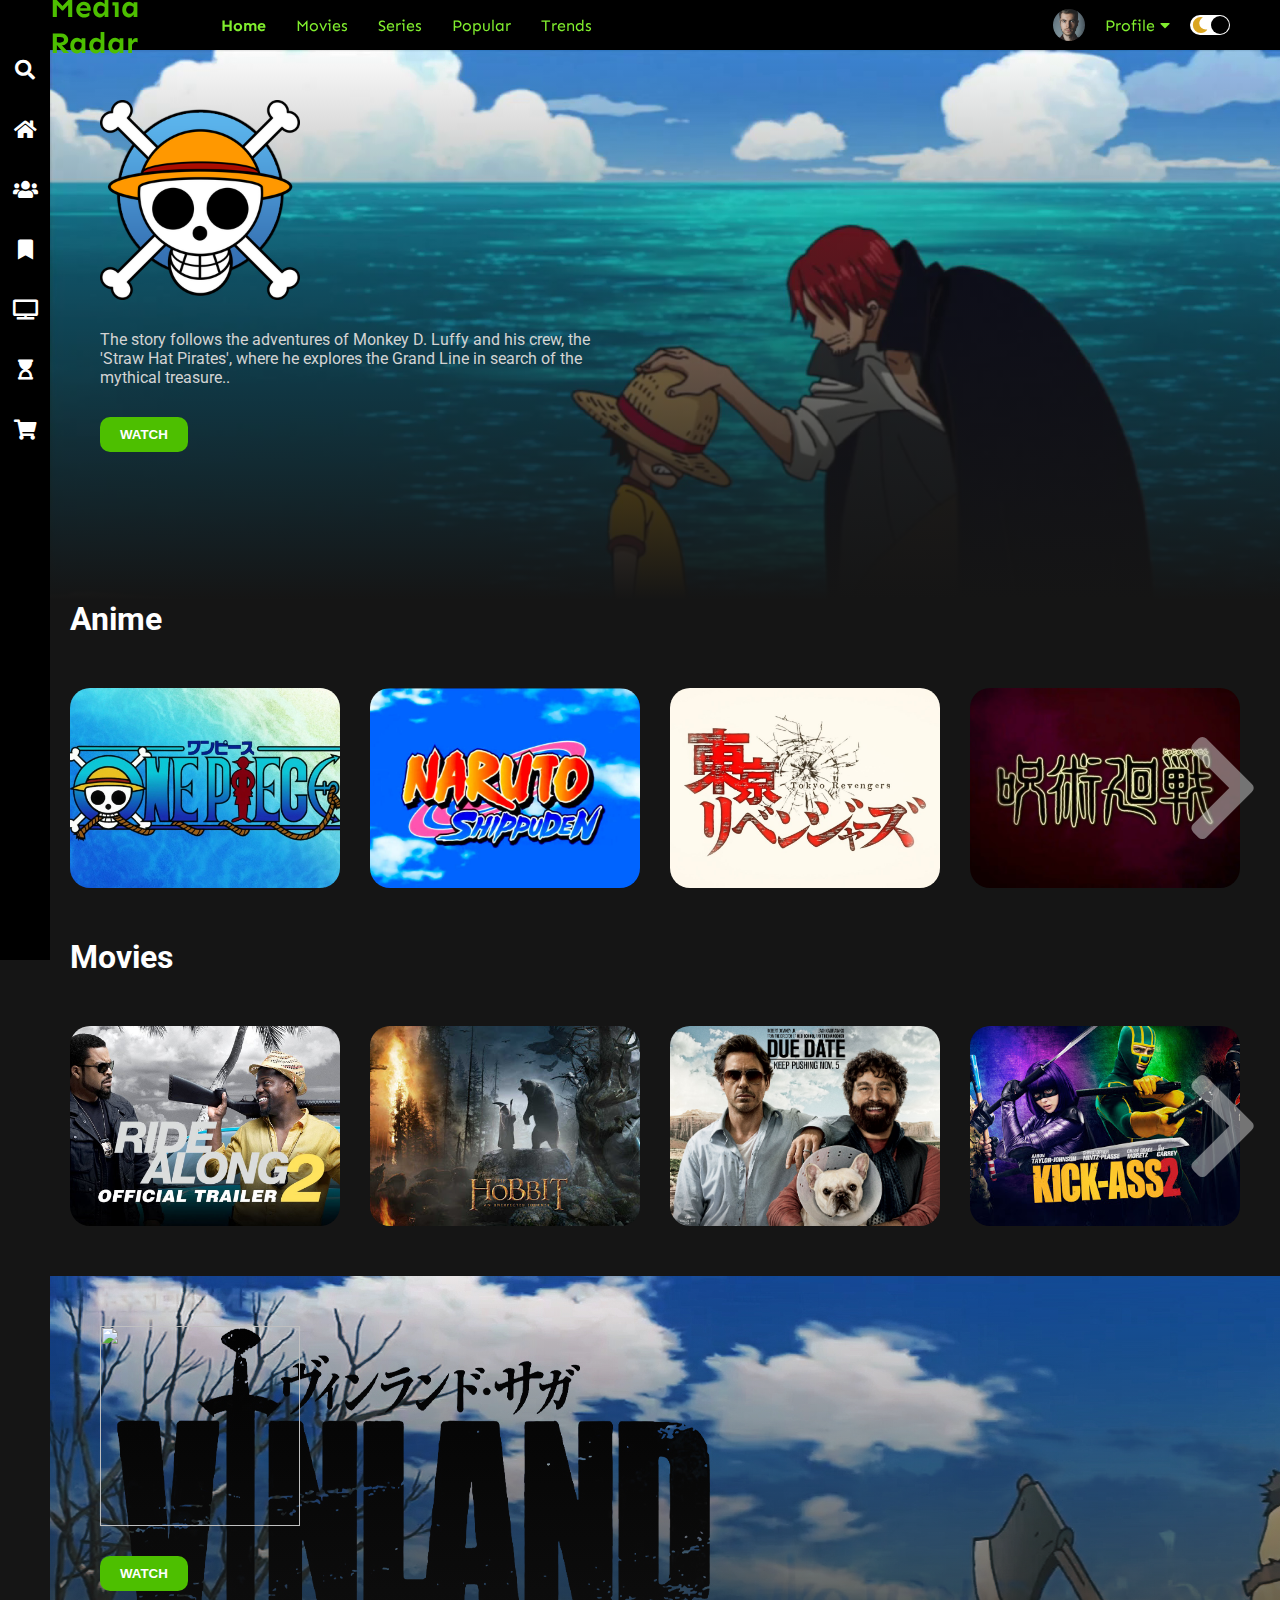
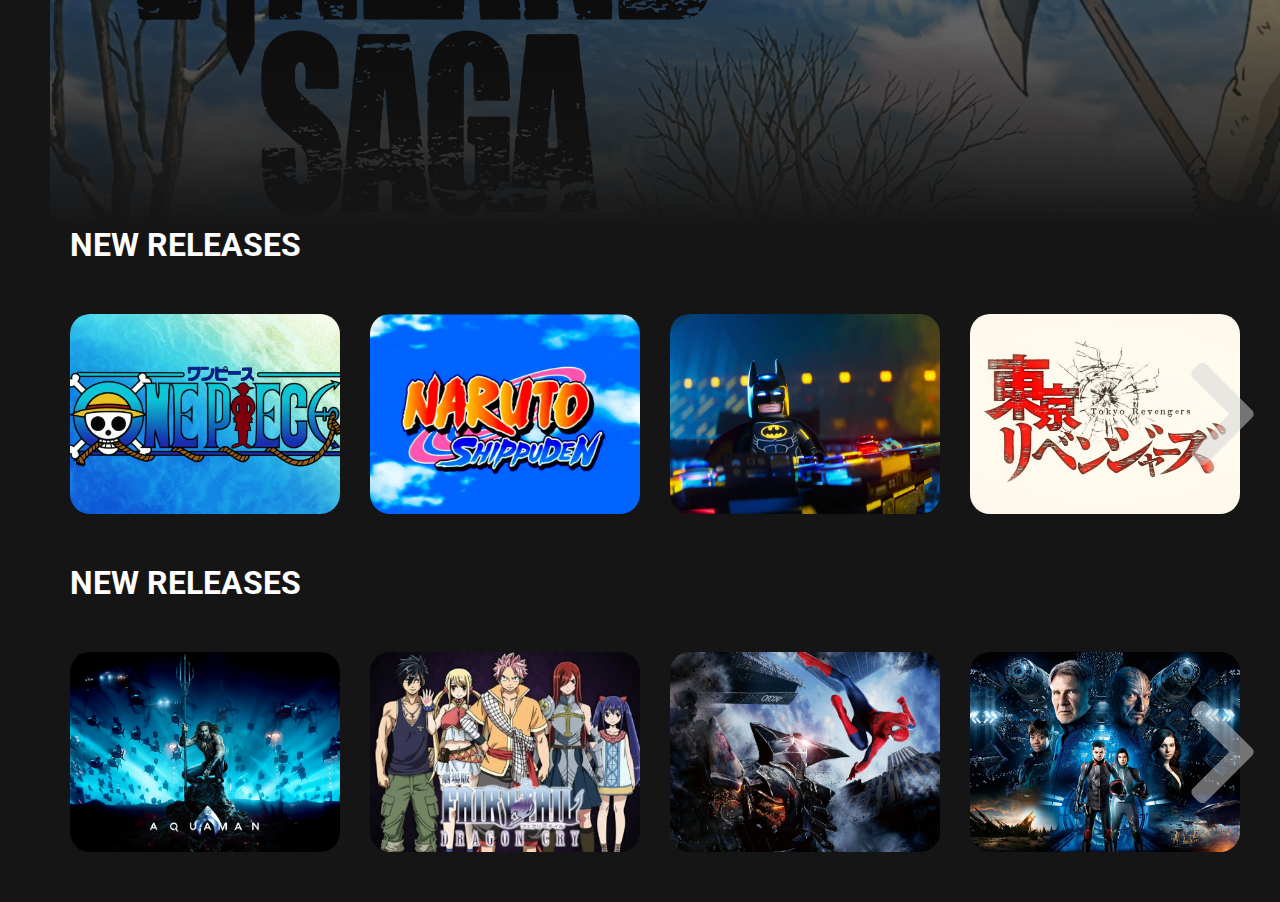
==== AE/movie-website-master/index.html @ bf17bf2c "Added my movie/anime rec sublink" ====
<html lang="en">

<head>
    <meta charset="UTF-8">
    <meta http-equiv="X-UA-Compatible" content="IE=edge">
    <meta name="viewport" content="width=device-width, initial-scale=1.0">
    <link rel="stylesheet" href="style.css">
    <link
        href="https://fonts.googleapis.com/css2?family=Roboto:wght@100;300;400;500;700;900&family=Sen:wght@400;700;800&display=swap"
        rel="stylesheet">
    <link rel="stylesheet" href="https://cdnjs.cloudflare.com/ajax/libs/font-awesome/5.15.2/css/all.min.css">
    <title>AnimeAyman</title>
</head>

<body>
    <div class="navbar">
        <div class="navbar-container">
            <div class="logo-container">
                <h1 class="logo">Media Radar</h1>
            </div>
            <div class="menu-container">
                <ul class="menu-list">
                    <li class="menu-list-item active">Home</li>
                    <li class="menu-list-item">Movies</li>
                    <li class="menu-list-item">Series</li>
                    <li class="menu-list-item">Popular</li>
                    <li class="menu-list-item">Trends</li>

                </ul>
            </div>
            <div class="profile-container">
                <img class="profile-picture" src="img/profile.jpg" alt="">
                <div class="profile-text-container">
                    <span class="profile-text">Profile</span>
                    <i class="fas fa-caret-down"></i>
                </div>
                <div class="toggle">
                    <i class="fas fa-moon toggle-icon"></i>
                    <i class="fas fa-sun toggle-icon"></i>
                    <div class="toggle-ball"></div>
                </div>
            </div>
        </div>
    </div>
    <div class="sidebar">
        <i class="left-menu-icon fas fa-search"></i>
        <i class="left-menu-icon fas fa-home"></i>
        <i class="left-menu-icon fas fa-users"></i>
        <i class="left-menu-icon fas fa-bookmark"></i>
        <i class="left-menu-icon fas fa-tv"></i>
        <i class="left-menu-icon fas fa-hourglass-start"></i>
        <i class="left-menu-icon fas fa-shopping-cart"></i>
    </div>
    <div class="container">
        <div class="content-container">
            <div class="featured-content"
                style="background: linear-gradient(to bottom, rgba(0,0,0,0), #151515), url('img/f-1.jpg');"> 
                <img class="featured-title" src="img/f-t-1.png" alt="One Piece">
                <p class="featured-desc">The story follows the adventures of Monkey D. Luffy and his crew, the 'Straw Hat Pirates', where he explores the Grand Line in search of the mythical treasure..</p>
                <button class="featured-button">WATCH</button>
            </div>
            <div class="movie-list-container">
                <h1 class="movie-list-title">Anime</h1>
                <div class="movie-list-wrapper">
                    <div class="movie-list">
                        <div class="movie-list-item">
                            <img class="movie-list-item-img" src="img/1.jpeg" alt="">
                            <span class="movie-list-item-title">One Piece</span>
                            <p class="movie-list-item-desc">Join Luffy and his crew to find the One Piece!</p>
                            <button class="movie-list-item-button">Watch</button>
                        </div>
                        <div class="movie-list-item">
                            <img class="movie-list-item-img" src="img/2.jpeg" alt="">
                            <span class="movie-list-item-title">Naruto Shippuden</span>
                            <p class="movie-list-item-desc">Naruto tells the story of Naruto Uzumaki, a young ninja who seeks recognition from his peers and dreams of becoming the Hokage.</p>
                            <button class="movie-list-item-button">Watch</button>
                        </div>
                        <div class="movie-list-item">
                            <img class="movie-list-item-img" src="img/3.jpg" alt="">
                            <span class="movie-list-item-title">Toyko Revengers</span>
                            <p class="movie-list-item-desc">Takemichi Toshimitsu, countlessly will turn back time in an effort to save his girlfriend, whilst serving for the Tokyo Manji gang.</p>
                            <button class="movie-list-item-button">Watch</button>
                        </div>
                        <div class="movie-list-item">
                            <img class="movie-list-item-img" src="img/4.jpg" alt="">
                            <span class="movie-list-item-title">Jujutsu Kaisen</span>
                            <p class="movie-list-item-desc">Yuji finds himself drawn into the world of Jujutsu Sorcery when he comes into contact with a cursed object.</p>
                            <button class="movie-list-item-button">Watch</button>
                        </div>
                        <div class="movie-list-item">
                            <img class="movie-list-item-img" src="img/5.jpg" alt="">
                            <span class="movie-list-item-title">My Hero Academia</span>
                            <p class="movie-list-item-desc">The story follows Izuku Midoriya, a boy born without superpowers in a world where they are the norm, but is scouted by the world's greatest hero</p>
                            <button class="movie-list-item-button">Watch</button>
                        </div>
                        <div class="movie-list-item">
                            <img class="movie-list-item-img" src="img/6.jpg" alt="">
                            <span class="movie-list-item-title">Demon Slayer</span>
                            <p class="movie-list-item-desc">A family is attacked by demons and two members survive.Tanjiro sets out to become a demon slayer to avenge his family and cure his sister.</p>
                            <button class="movie-list-item-button">Watch</button>
                        </div>
                        <div class="movie-list-item">
                            <img class="movie-list-item-img" src="img/7.jpg" alt="">
                            <span class="movie-list-item-title">Her</span>
                            <p class="movie-list-item-desc">Lorem ipsum dolor sit amet consectetur adipisicing elit. At
                                hic fugit similique accusantium.</p>
                            <button class="movie-list-item-button">Watch</button>
                        </div>
                    </div>
                    <i class="fas fa-chevron-right arrow"></i>
                </div>
            </div>
            <div class="movie-list-container">
                <h1 class="movie-list-title">Movies</h1>
                <div class="movie-list-wrapper">
                    <div class="movie-list">
                        <div class="movie-list-item">
                            <img class="movie-list-item-img" src="img/8.jpg" alt="">
                            <span class="movie-list-item-title">Ride Along 2</span>
                            <p class="movie-list-item-desc">Ride Along 2 picks up about a year after their last adventure. Plans for a trip to Miami go bad for starring Kevin Hart and Ice Cube.</p>
                            <button class="movie-list-item-button">Watch</button>
                        </div>
                        <div class="movie-list-item">
                            <img class="movie-list-item-img" src="img/9.jpg" alt="">
                            <span class="movie-list-item-title">Her</span>
                            <p class="movie-list-item-desc">Lorem ipsum dolor sit amet consectetur adipisicing elit. At
                                hic fugit similique accusantium.</p>
                            <button class="movie-list-item-button">Watch</button>
                        </div>
                        <div class="movie-list-item">
                            <img class="movie-list-item-img" src="img/10.jpg" alt="">
                            <span class="movie-list-item-title">Her</span>
                            <p class="movie-list-item-desc">Lorem ipsum dolor sit amet consectetur adipisicing elit. At
                                hic fugit similique accusantium.</p>
                            <button class="movie-list-item-button">Watch</button>
                        </div>
                        <div class="movie-list-item">
                            <img class="movie-list-item-img" src="img/11.jpg" alt="">
                            <span class="movie-list-item-title">Her</span>
                            <p class="movie-list-item-desc">Lorem ipsum dolor sit amet consectetur adipisicing elit. At
                                hic fugit similique accusantium.</p>
                            <button class="movie-list-item-button">Watch</button>
                        </div>
                        <div class="movie-list-item">
                            <img class="movie-list-item-img" src="img/12.jpg" alt="">
                            <span class="movie-list-item-title">Her</span>
                            <p class="movie-list-item-desc">Lorem ipsum dolor sit amet consectetur adipisicing elit. At
                                hic fugit similique accusantium.</p>
                            <button class="movie-list-item-button">Watch</button>
                        </div>
                        <div class="movie-list-item">
                            <img class="movie-list-item-img" src="img/1.jpg" alt="">
                            <span class="movie-list-item-title">Her</span>
                            <p class="movie-list-item-desc">Lorem ipsum dolor sit amet consectetur adipisicing elit. At
                                hic fugit similique accusantium.</p>
                            <button class="movie-list-item-button">Watch</button>
                        </div>
                        <div class="movie-list-item">
                            <img class="movie-list-item-img" src="img/1.jpg" alt="">
                            <span class="movie-list-item-title">Her</span>
                            <p class="movie-list-item-desc">Lorem ipsum dolor sit amet consectetur adipisicing elit. At
                                hic fugit similique accusantium.</p>
                            <button class="movie-list-item-button">Watch</button>
                        </div>
                    </div>
                    <i class="fas fa-chevron-right arrow"></i>
                </div>
            </div>
            <div class="featured-content"
                style="background: linear-gradient(to bottom, rgba(0,0,0,0), #151515), url('img/f-2.jpg');">
                <img class="featured-title" src="img/f-t-2.png" alt="">
                <p class="featured-desc">
                <button class="featured-button">WATCH</button>
            </div>
            <div class="movie-list-container">
                <h1 class="movie-list-title">NEW RELEASES</h1>
                <div class="movie-list-wrapper">
                    <div class="movie-list">
                        <div class="movie-list-item">
                            <img class="movie-list-item-img" src="img/1.jpeg" alt="">
                            <span class="movie-list-item-title">One Piece</span>
                            <p class="movie-list-item-desc">Join Luffy and his crew to find the One Piece!</p>
                            <button class="movie-list-item-button">Watch</button>
                        </div>
                        <div class="movie-list-item">
                            <img class="movie-list-item-img" src="img/2.jpeg" alt="">
                            <span class="movie-list-item-title">One Piece</span>
                            <p class="movie-list-item-desc">Join Luffy and his crew to find the One Piece!</p>
                            <button class="movie-list-item-button">Watch</button>
                        </div>
                        <div class="movie-list-item">
                            <img class="movie-list-item-img" src="img/15.jpg" alt="">
                            <span class="movie-list-item-title">Her</span>
                            <p class="movie-list-item-desc">Lorem ipsum dolor sit amet consectetur adipisicing elit. At
                                hic fugit similique accusantium.</p>
                            <button class="movie-list-item-button">Watch</button>
                        </div>
                        <div class="movie-list-item">
                            <img class="movie-list-item-img" src="img/3.jpg" alt="">
                            <span class="movie-list-item-title">Her</span>
                            <p class="movie-list-item-desc">Lorem ipsum dolor sit amet consectetur adipisicing elit. At
                                hic fugit similique accusantium.</p>
                            <button class="movie-list-item-button">Watch</button>
                        </div>
                        <div class="movie-list-item">
                            <img class="movie-list-item-img" src="img/4.jpg" alt="">
                            <span class="movie-list-item-title">Her</span>
                            <p class="movie-list-item-desc">Lorem ipsum dolor sit amet consectetur adipisicing elit. At
                                hic fugit similique accusantium.</p>
                            <button class="movie-list-item-button">Watch</button>
                        </div>
                        <div class="movie-list-item">
                            <img class="movie-list-item-img" src="img/5.jpg" alt="">
                            <span class="movie-list-item-title">Her</span>
                            <p class="movie-list-item-desc">Lorem ipsum dolor sit amet consectetur adipisicing elit. At
                                hic fugit similique accusantium.</p>
                            <button class="movie-list-item-button">Watch</button>
                        </div>
                        <div class="movie-list-item">
                            <img class="movie-list-item-img" src="img/1.jpg" alt="">
                            <span class="movie-list-item-title">Her</span>
                            <p class="movie-list-item-desc">Lorem ipsum dolor sit amet consectetur adipisicing elit. At
                                hic fugit similique accusantium.</p>
                            <button class="movie-list-item-button">Watch</button>
                        </div>
                    </div>
                    <i class="fas fa-chevron-right arrow"></i>
                </div>
            </div>
            <div class="movie-list-container">
                <h1 class="movie-list-title">NEW RELEASES</h1>
                <div class="movie-list-wrapper">
                    <div class="movie-list">
                        <div class="movie-list-item">
                            <img class="movie-list-item-img" src="img/17.jpg" alt="">
                            <span class="movie-list-item-title">Her</span>
                            <p class="movie-list-item-desc">Lorem ipsum dolor sit amet consectetur adipisicing elit. At
                                hic fugit similique accusantium.</p>
                            <button class="movie-list-item-button">Watch</button>
                        </div>
                        <div class="movie-list-item">
                            <img class="movie-list-item-img" src="img/18.jpg" alt="">
                            <span class="movie-list-item-title">Her</span>
                            <p class="movie-list-item-desc">Lorem ipsum dolor sit amet consectetur adipisicing elit. At
                                hic fugit similique accusantium.</p>
                            <button class="movie-list-item-button">Watch</button>
                        </div>
                        <div class="movie-list-item">
                            <img class="movie-list-item-img" src="img/19.jpg" alt="">
                            <span class="movie-list-item-title">Her</span>
                            <p class="movie-list-item-desc">Lorem ipsum dolor sit amet consectetur adipisicing elit. At
                                hic fugit similique accusantium.</p>
                            <button class="movie-list-item-button">Watch</button>
                        </div>
                        <div class="movie-list-item">
                            <img class="movie-list-item-img" src="img/7.jpg" alt="">
                            <span class="movie-list-item-title">Her</span>
                            <p class="movie-list-item-desc">Lorem ipsum dolor sit amet consectetur adipisicing elit. At
                                hic fugit similique accusantium.</p>
                            <button class="movie-list-item-button">Watch</button>
                        </div>
                        <div class="movie-list-item">
                            <img class="movie-list-item-img" src="img/1.jpg" alt="">
                            <span class="movie-list-item-title">Her</span>
                            <p class="movie-list-item-desc">Lorem ipsum dolor sit amet consectetur adipisicing elit. At
                                hic fugit similique accusantium.</p>
                            <button class="movie-list-item-button">Watch</button>
                        </div>
                        <div class="movie-list-item">
                            <img class="movie-list-item-img" src="img/1.jpg" alt="">
                            <span class="movie-list-item-title">Her</span>
                            <p class="movie-list-item-desc">Lorem ipsum dolor sit amet consectetur adipisicing elit. At
                                hic fugit similique accusantium.</p>
                            <button class="movie-list-item-button">Watch</button>
                        </div>
                        <div class="movie-list-item">
                            <img class="movie-list-item-img" src="img/1.jpg" alt="">
                            <span class="movie-list-item-title">Her</span>
                            <p class="movie-list-item-desc">Lorem ipsum dolor sit amet consectetur adipisicing elit. At
                                hic fugit similique accusantium.</p>
                            <button class="movie-list-item-button">Watch</button>
                        </div>
                    </div>
                    <i class="fas fa-chevron-right arrow"></i>
                </div>
            </div>
        </div>
    </div>
    <script src="app.js"></script>
</body>

</html>
---- AE/movie-website-master/style.css ----
* {
  margin: 0;
}

body {
  font-family: "Roboto", sans-serif;
}

.navbar {
  width: 100%;
  height: 50px;
  background-color: rgb(0, 0, 0);
  position: sticky;
  top: 0;
}

.navbar-container {
  display: flex;
  align-items: center;
  padding: 0 50px;
  height: 100%;
  color: rgb(129, 238, 46);
  font-family: "Sen", sans-serif;
}

.logo-container {
  flex: 1;
}

.logo {
  font-size: 30px;
  color: #4dbf00;
}

.menu-container {
  flex: 6;
}

.menu-list {
  display: flex;
  list-style: none;
}

.menu-list-item {
  margin-right: 30px;
}

.menu-list-item.active {
  font-weight: bold;
}
.profile-container {
  flex: 2;
  display: flex;
  align-items: center;
  justify-content: flex-end;
}

.profile-text-container {
  margin: 0 20px;
}

.profile-picture {
  width: 32px;
  height: 32px;
  border-radius: 50%;
  object-fit: cover;
}

.toggle {
  width: 40px;
  height: 20px;
  background-color: white;
  border-radius: 30px;
  display: flex;
  align-items: center;
  justify-content: space-around;
  position: relative;
}

.toggle-icon {
  color: goldenrod;
}

.toggle-ball {
  width: 18px;
  height: 18px;
  background-color: black;
  position: absolute;
  right: 1px;
  border-radius: 50%;
  cursor: pointer;
  transition: 1s ease all;
}

.sidebar {
  width: 50px;
  height: 100%;
  background-color: black;
  position: fixed;
  top: 0;
  display: flex;
  flex-direction: column;
  align-items: center;
  padding-top: 60px;
}

.left-menu-icon {
  color: white;
  font-size: 20px;
  margin-bottom: 40px;
}

.container {
  background-color: #151515;
  min-height: calc(100vh - 50px);
  color: white;
}

.content-container {
  margin-left: 50px;
}

.featured-content {
  height: 50vh;
  padding: 50px;
}

.featured-title {
  width: 200px;
}

.featured-desc {
  width: 500px;
  color: lightgray;
  margin: 30px 0;
}

.featured-button {
  background-color: #4dbf00;
  color: white;
  padding: 10px 20px;
  border-radius: 10px;
  border: none;
  outline: none;
  font-weight: bold;
}

.movie-list-container {
  padding: 0 20px;
}

.movie-list-wrapper {
  position: relative;
  overflow: hidden;
}

.movie-list {
  display: flex;
  align-items: center;
  height: 300px;
  transform: translateX(0);
  transition: all 1s ease-in-out;
}

.movie-list-item {
  margin-right: 30px;
  position: relative;
}

.movie-list-item:hover .movie-list-item-img {
  transform: scale(1.2);
  margin: 0 30px;
  opacity: 0.5;
}

.movie-list-item:hover .movie-list-item-title,
.movie-list-item:hover .movie-list-item-desc,
.movie-list-item:hover .movie-list-item-button {
  opacity: 1;
}

.movie-list-item-img {
  transition: all 1s ease-in-out;
  width: 270px;
  height: 200px;
  object-fit: cover;
  border-radius: 20px;
}

.movie-list-item-title {
  background-color: #333;
  padding: 0 10px;
  font-size: 32px;
  font-weight: bold;
  position: absolute;
  top: 10%;
  left: 50px;
  opacity: 0;
  transition: 1s all ease-in-out;
}

.movie-list-item-desc {
  background-color: #333;
  padding: 10px;
  font-size: 14px;
  position: absolute;
  top: 30%;
  left: 50px;
  width: 230px;
  opacity: 0;
  transition: 1s all ease-in-out;
}

.movie-list-item-button {
  padding: 10px;
  background-color: #4dbf00;
  color: white;
  border-radius: 10px;
  outline: none;
  border: none;
  cursor: pointer;
  position: absolute;
  bottom: 20px;
  left: 50px;
  opacity: 0;
  transition: 1s all ease-in-out;
}

.arrow {
  font-size: 120px;
  position: absolute;
  top: 90px;
  right: 0;
  color: lightgray;
  opacity: 0.5;
  cursor: pointer;
}

.container.active {
  background-color: white;
}

.movie-list-title.active {
  color: black;
}

.navbar-container.active {
  background-color: white;

  color: black;
}

.sidebar.active{
    background-color: white;
}

.left-menu-icon.active{
    color: black;
}

.toggle.active{
    background-color: black;
}

.toggle-ball.active{
    background-color: white;
    transform: translateX(-20px);
}

@media only screen and (max-width: 940px){
    .menu-container{
        display: none;
    }
}

.featured-content{
  background: linear-gradient(to bottom, rgba(0,0,0,0), #151515)url('img/f-1.jpg');

}
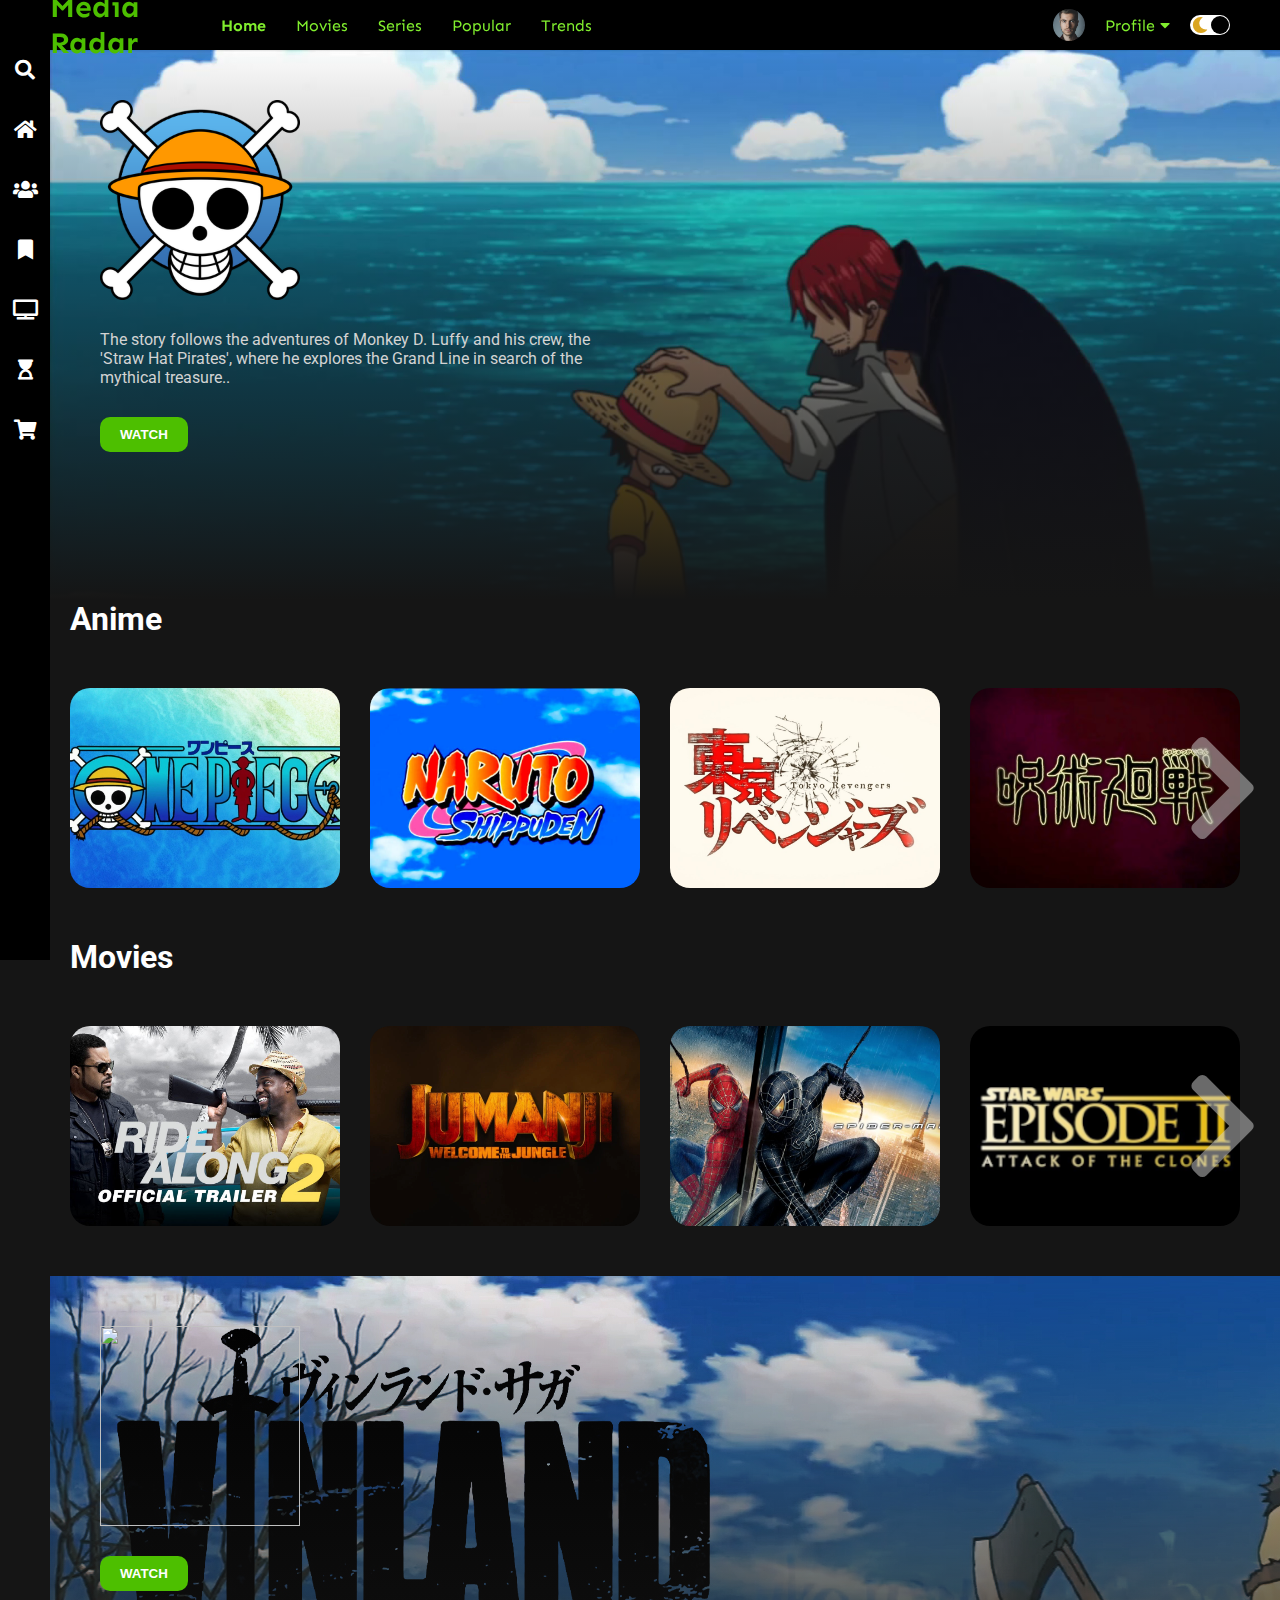
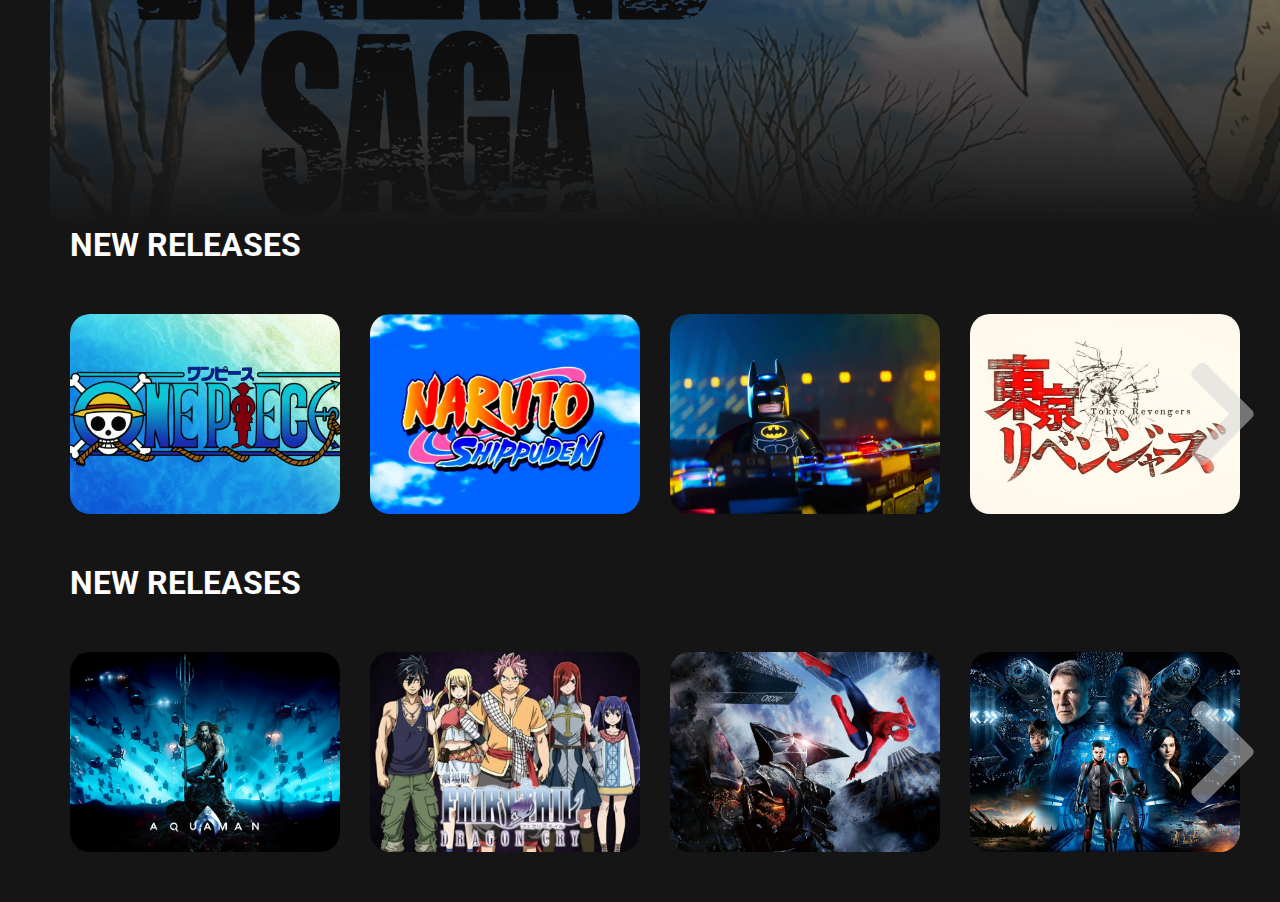
==== commit cf8537f1: "BETA Build" ====
--- a/AE/movie-website-master/index.html
+++ b/AE/movie-website-master/index.html
@@ -122,37 +122,32 @@
                         </div>
                         <div class="movie-list-item">
                             <img class="movie-list-item-img" src="img/9.jpg" alt="">
-                            <span class="movie-list-item-title">Her</span>
-                            <p class="movie-list-item-desc">Lorem ipsum dolor sit amet consectetur adipisicing elit. At
-                                hic fugit similique accusantium.</p>
+                            <span class="movie-list-item-title">Jumanji</span>
+                            <p class="movie-list-item-desc">The story focuses on a group of teenagers who come across Jumanji, now transformed into a video game twenty-two years after the events of the 1995 film</p>
                             <button class="movie-list-item-button">Watch</button>
                         </div>
                         <div class="movie-list-item">
                             <img class="movie-list-item-img" src="img/10.jpg" alt="">
-                            <span class="movie-list-item-title">Her</span>
-                            <p class="movie-list-item-desc">Lorem ipsum dolor sit amet consectetur adipisicing elit. At
-                                hic fugit similique accusantium.</p>
+                            <span class="movie-list-item-title">Spider-Man 3</span>
+                            <p class="movie-list-item-desc">Peter's Spider-Man suit turns black and takes control of him, not only giving Peter enhanced power but also bringing out the dark side of his personality..</p>
                             <button class="movie-list-item-button">Watch</button>
                         </div>
                         <div class="movie-list-item">
                             <img class="movie-list-item-img" src="img/11.jpg" alt="">
-                            <span class="movie-list-item-title">Her</span>
-                            <p class="movie-list-item-desc">Lorem ipsum dolor sit amet consectetur adipisicing elit. At
-                                hic fugit similique accusantium.</p>
+                            <span class="movie-list-item-title">Star Wars: II</span>
+                            <p class="movie-list-item-desc">Ten years after initially meeting, Anakin Skywalker shares a forbidden romance with Padmé Amidala, while Obi-Wan Kenobi discovers a secret clone army crafted for the Jedi..</p>
                             <button class="movie-list-item-button">Watch</button>
                         </div>
                         <div class="movie-list-item">
                             <img class="movie-list-item-img" src="img/12.jpg" alt="">
-                            <span class="movie-list-item-title">Her</span>
-                            <p class="movie-list-item-desc">Lorem ipsum dolor sit amet consectetur adipisicing elit. At
-                                hic fugit similique accusantium.</p>
-                            <button class="movie-list-item-button">Watch</button>
-                        </div>
-                        <div class="movie-list-item">
-                            <img class="movie-list-item-img" src="img/1.jpg" alt="">
-                            <span class="movie-list-item-title">Her</span>
-                            <p class="movie-list-item-desc">Lorem ipsum dolor sit amet consectetur adipisicing elit. At
-                                hic fugit similique accusantium.</p>
+                            <span class="movie-list-item-title">Avengers: Age of Ultron</span>
+                            <p class="movie-list-item-desc">When Tony Stark and Bruce Banner try to jump-start a dormant peacekeeping program called Ultron, things go horribly wrong and it's up to Earth's mightiest force to stop Ultron </p>
+                            <button class="movie-list-item-button">Watch</button>
+                        </div>
+                        <div class="movie-list-item">
+                            <img class="movie-list-item-img" src="img/1.jpg" alt="">
+                            <span class="movie-list-item-title"></span>
+                            <p class="movie-list-item-desc">Deckard Shaw seeks revenge against Dominic Toretto and his family for his comatose brother..</p>
                             <button class="movie-list-item-button">Watch</button>
                         </div>
                         <div class="movie-list-item">
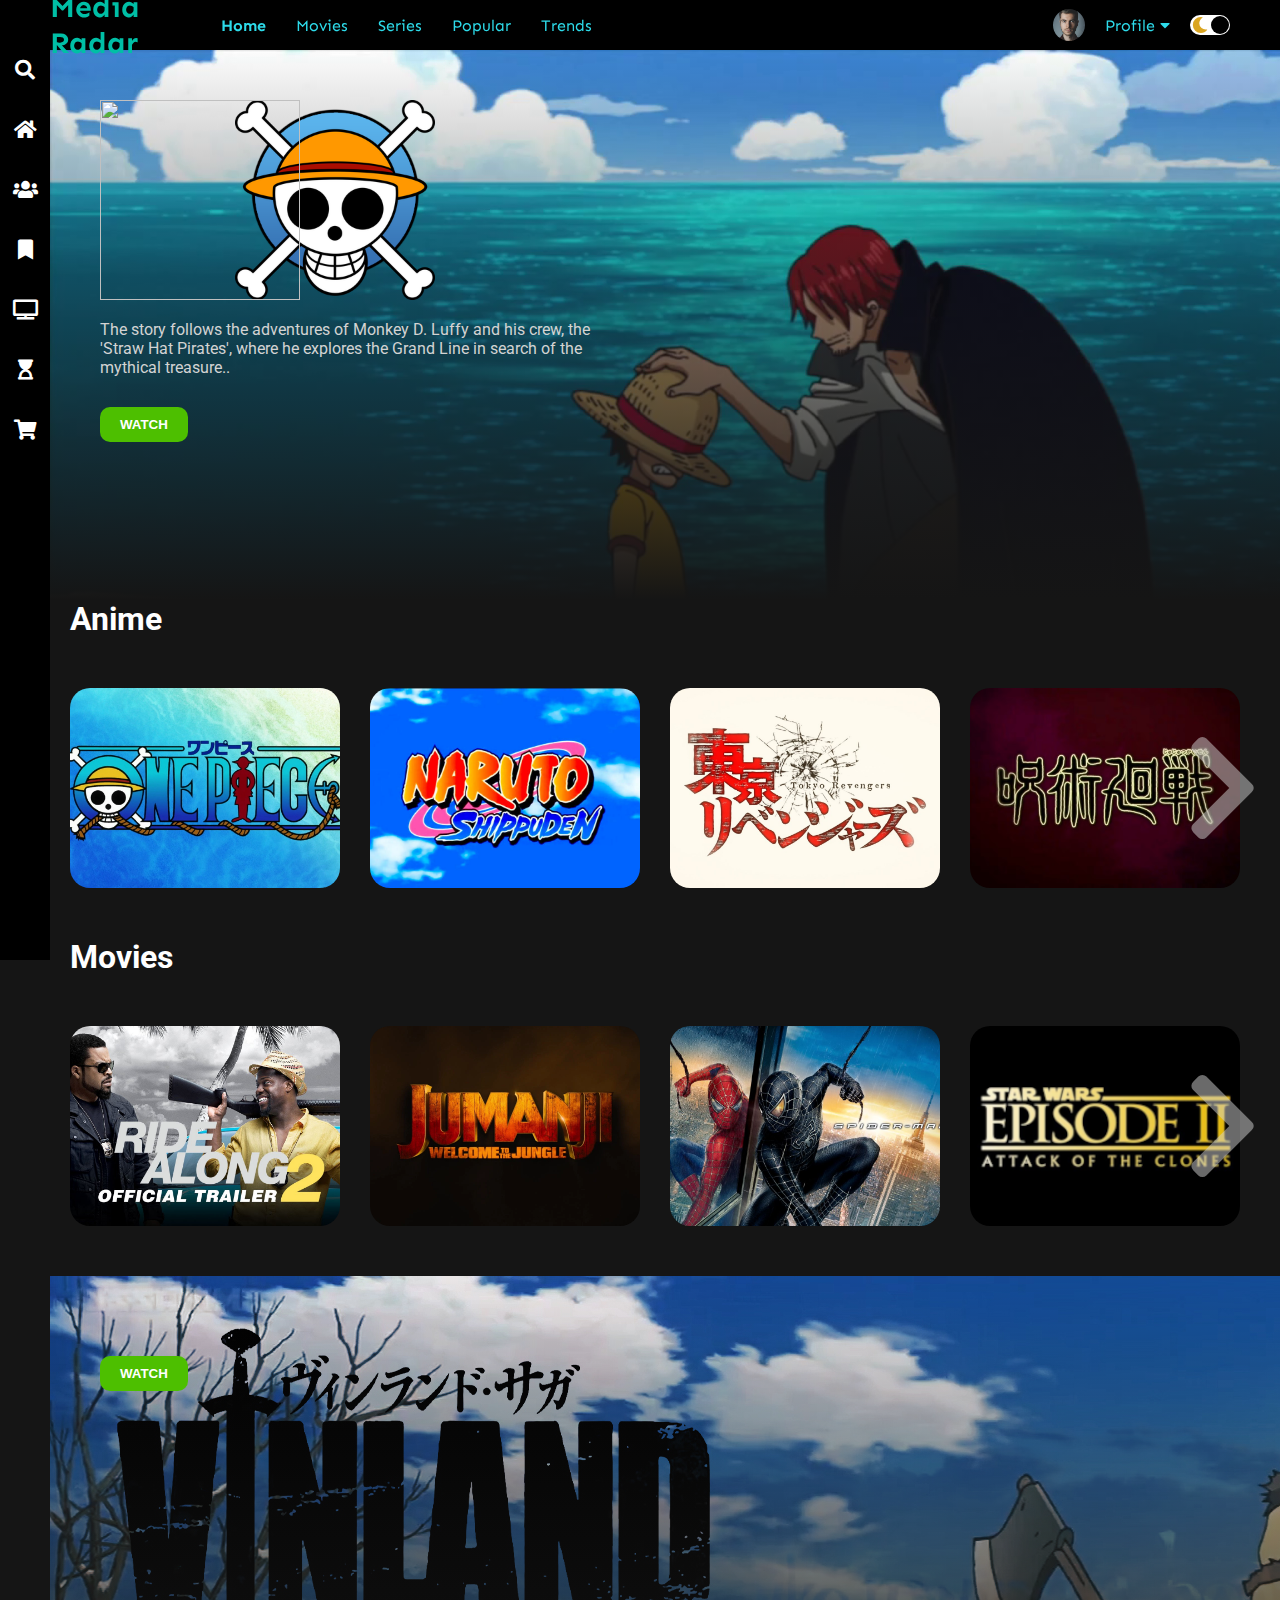
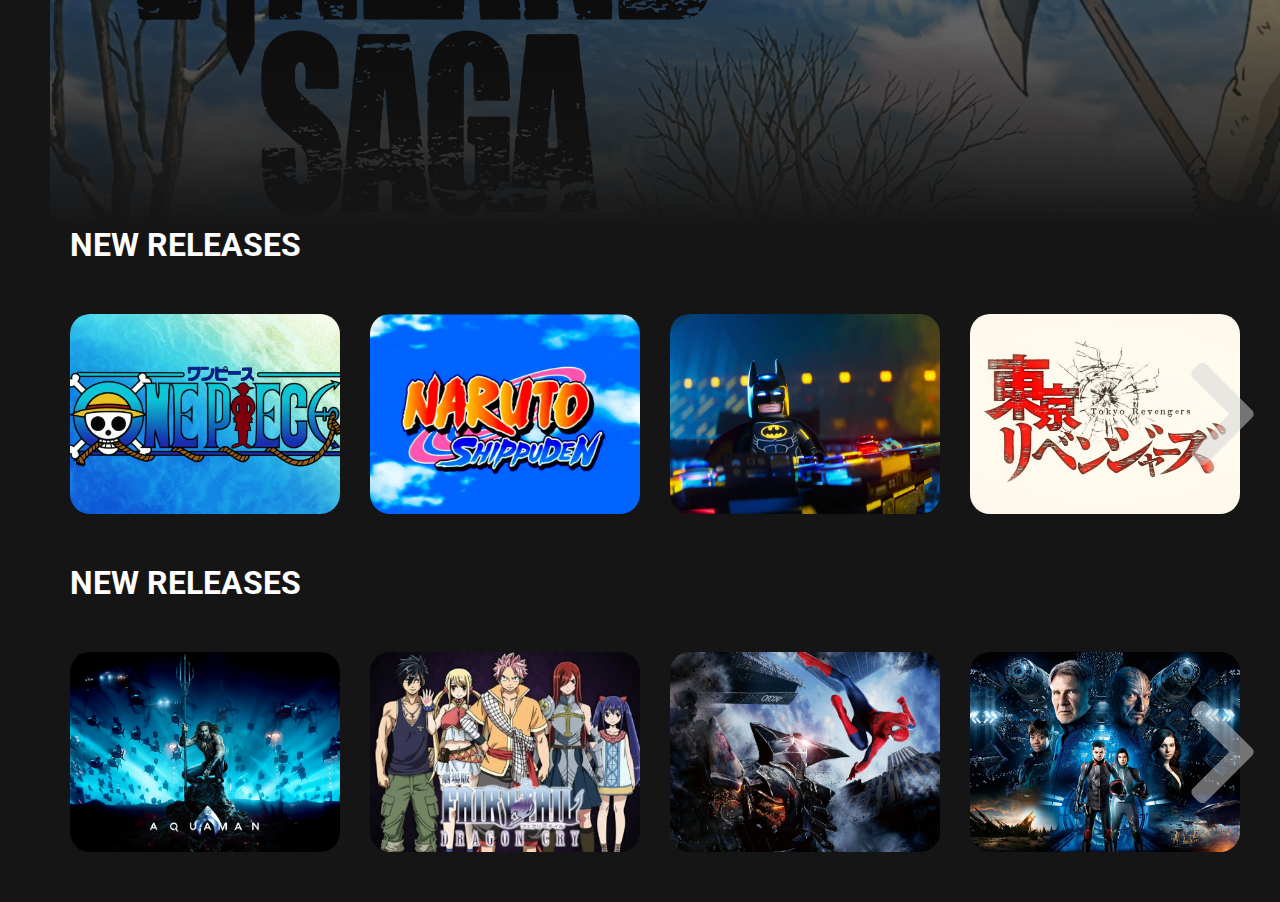
==== commit f8676f62: "Improv by Taygan" ====
--- a/AE/movie-website-master/index.html
+++ b/AE/movie-website-master/index.html
@@ -55,7 +55,8 @@
         <div class="content-container">
             <div class="featured-content"
                 style="background: linear-gradient(to bottom, rgba(0,0,0,0), #151515), url('img/f-1.jpg');"> 
-                <img class="featured-title" src="img/f-t-1.png" alt="One Piece">
+                <img id="animate1" class="featured-title" src="img/f-t-1.png" alt="One Piece">
+                <br><br><br><br><br><br><br><br><br><br>
                 <p class="featured-desc">The story follows the adventures of Monkey D. Luffy and his crew, the 'Straw Hat Pirates', where he explores the Grand Line in search of the mythical treasure..</p>
                 <button class="featured-button">WATCH</button>
             </div>
@@ -281,6 +282,7 @@
             </div>
         </div>
     </div>
+    <script src="animation.js"></script>
     <script src="app.js"></script>
 </body>
 
--- a/AE/movie-website-master/style.css
+++ b/AE/movie-website-master/style.css
@@ -19,7 +19,7 @@
   align-items: center;
   padding: 0 50px;
   height: 100%;
-  color: rgb(129, 238, 46);
+  color: rgba(46, 222, 238, 0.984);
   font-family: "Sen", sans-serif;
 }
 
@@ -29,7 +29,7 @@
 
 .logo {
   font-size: 30px;
-  color: #4dbf00;
+  color: #00bfa6;
 }
 
 .menu-container {
@@ -126,6 +126,9 @@
 }
 
 .featured-title {
+  position: absolute;
+  top: 100px;
+  left: 100px;
   width: 200px;
 }
 
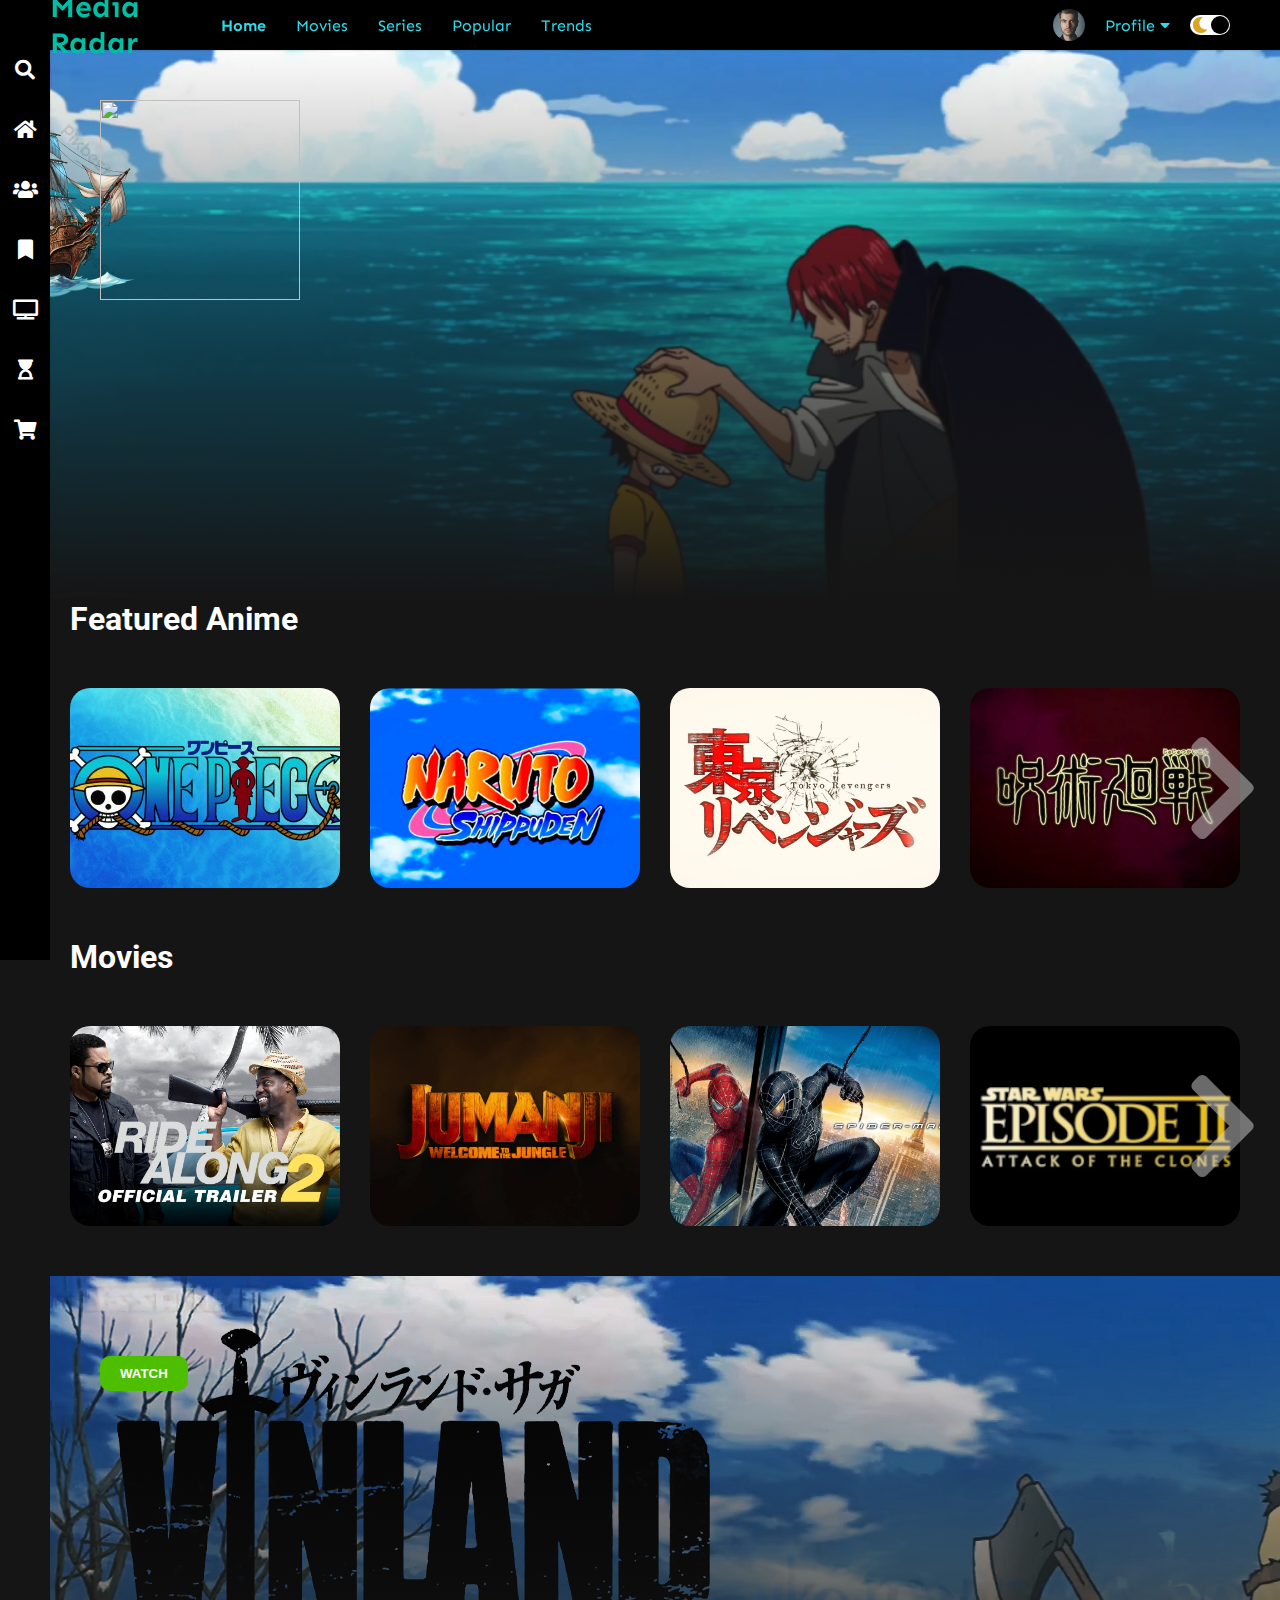
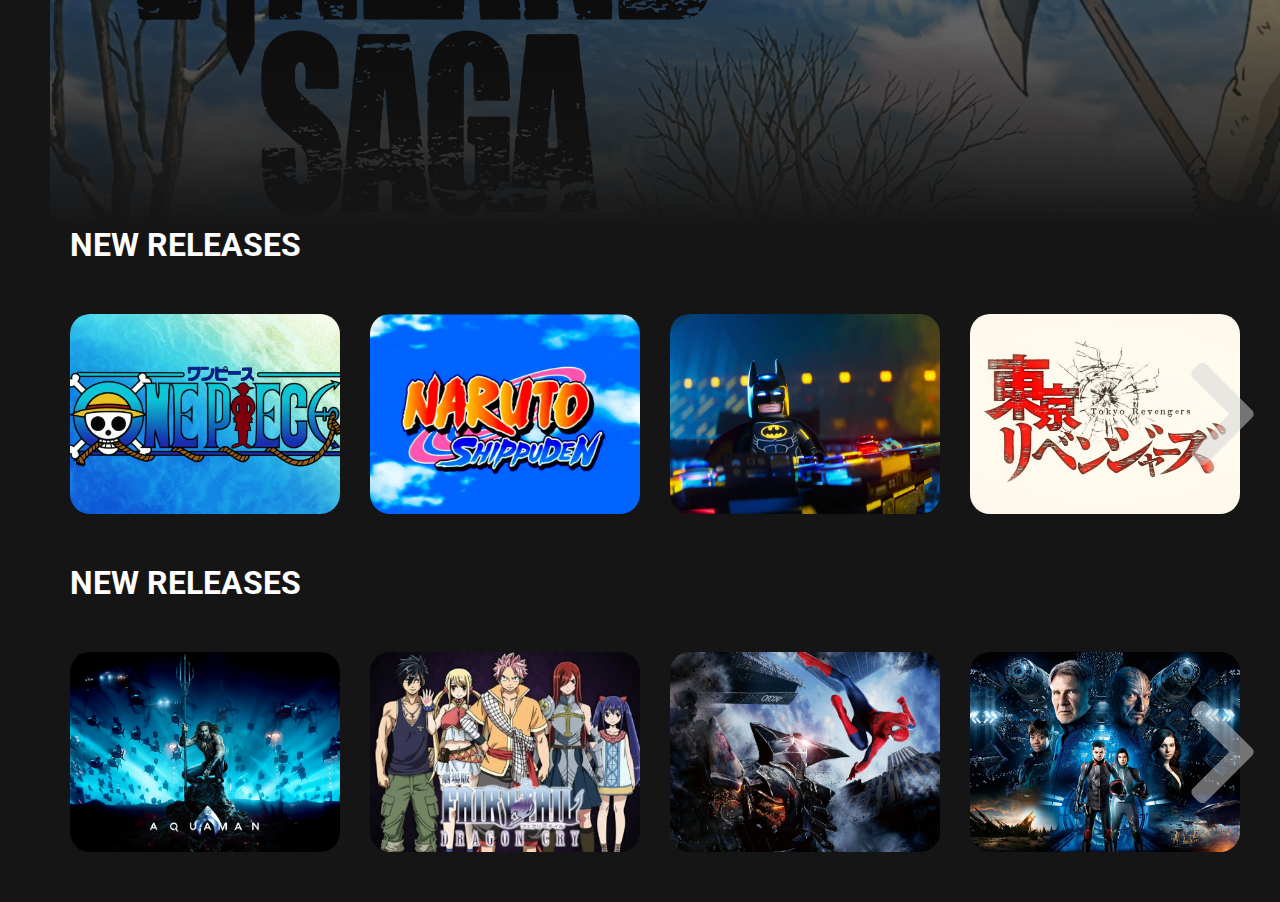
==== commit ffed3033: "Added moving ship, remove title screen" ====
--- a/AE/movie-website-master/index.html
+++ b/AE/movie-website-master/index.html
@@ -55,13 +55,14 @@
         <div class="content-container">
             <div class="featured-content"
                 style="background: linear-gradient(to bottom, rgba(0,0,0,0), #151515), url('img/f-1.jpg');"> 
-                <img id="animate1" class="featured-title" src="img/f-t-1.png" alt="One Piece">
+                <img id="animate1" class="featured-title"src="img/f-t-1.png" alt="One Piece">
                 <br><br><br><br><br><br><br><br><br><br>
-                <p class="featured-desc">The story follows the adventures of Monkey D. Luffy and his crew, the 'Straw Hat Pirates', where he explores the Grand Line in search of the mythical treasure..</p>
-                <button class="featured-button">WATCH</button>
-            </div>
-            <div class="movie-list-container">
-                <h1 class="movie-list-title">Anime</h1>
+                
+                
+                
+            </div>
+            <div class="movie-list-container">
+                <h1 class="movie-list-title">Featured Anime</h1>
                 <div class="movie-list-wrapper">
                     <div class="movie-list">
                         <div class="movie-list-item">
--- a/AE/movie-website-master/style.css
+++ b/AE/movie-website-master/style.css
@@ -3,6 +3,7 @@
 }
 
 body {
+  overflow-x: hidden;
   font-family: "Roboto", sans-serif;
 }
 
@@ -102,6 +103,7 @@
   flex-direction: column;
   align-items: center;
   padding-top: 60px;
+  z-index: 10;
 }
 
 .left-menu-icon {
